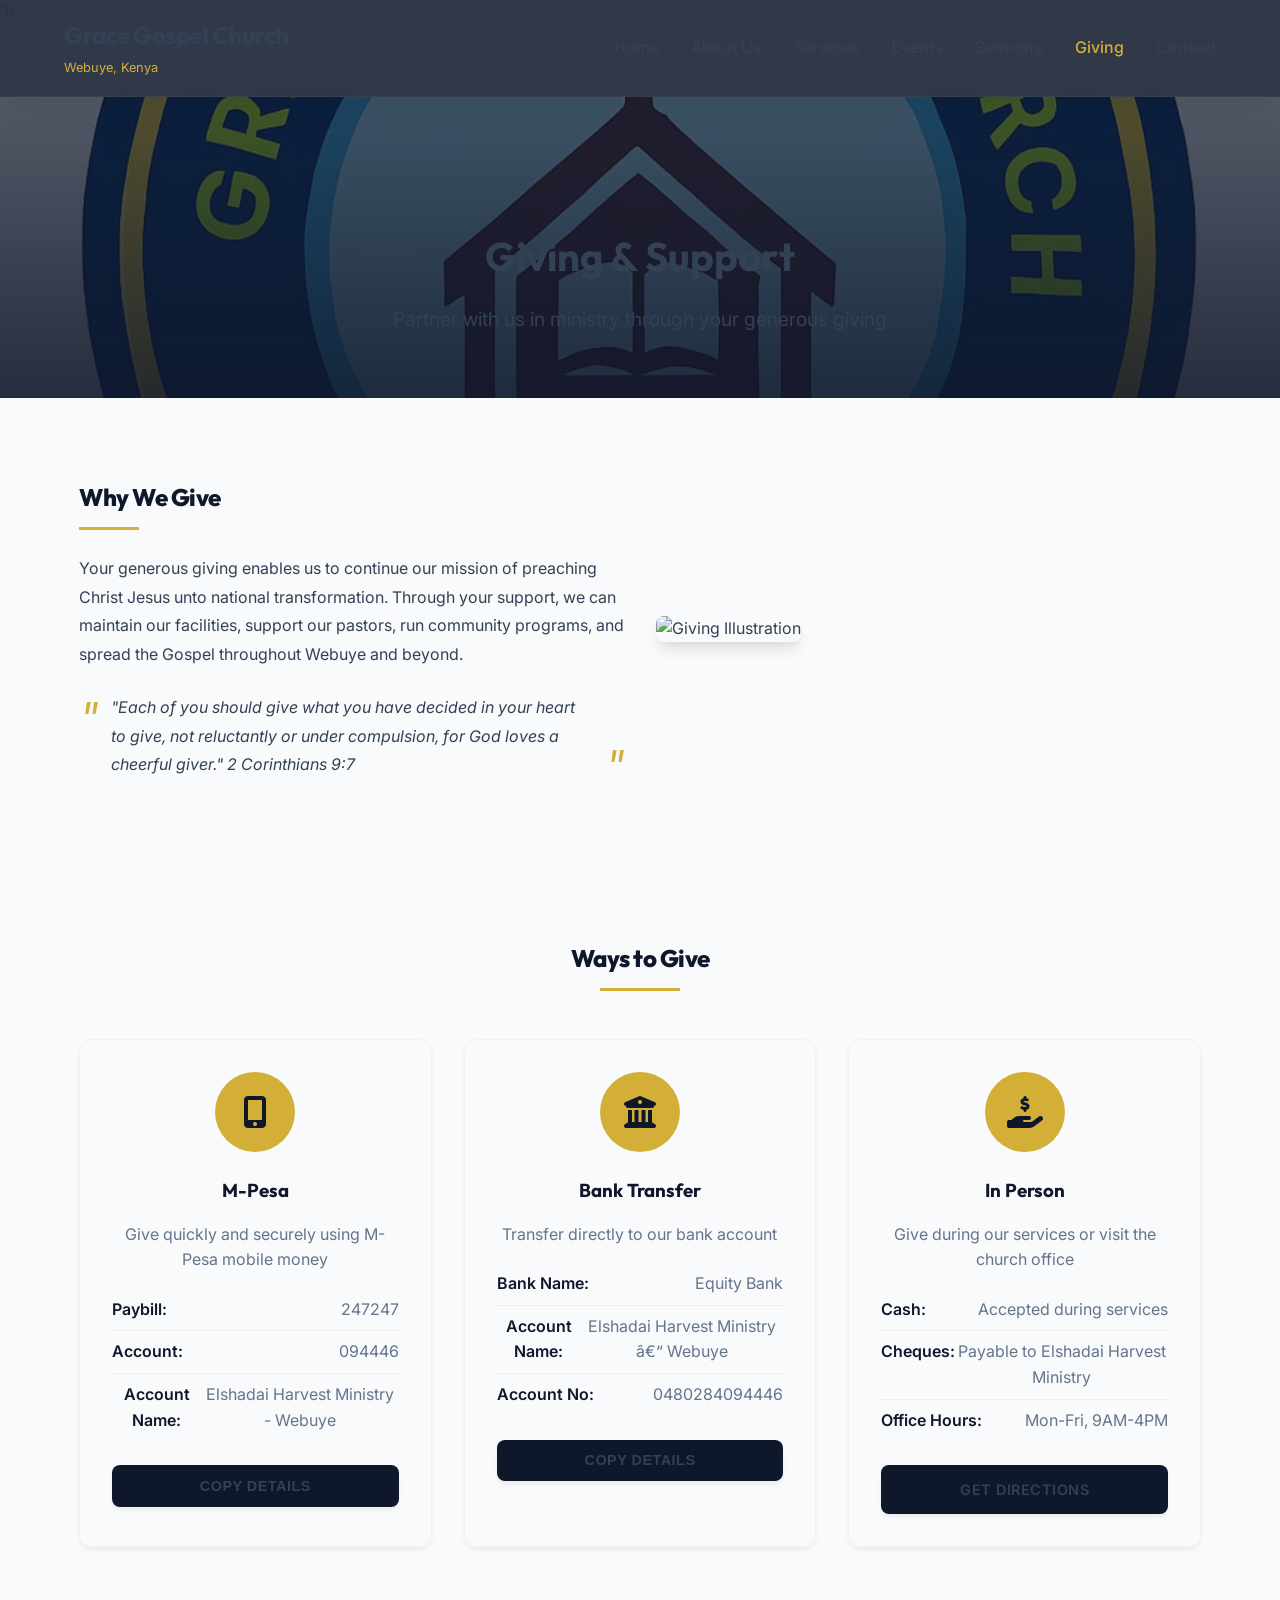
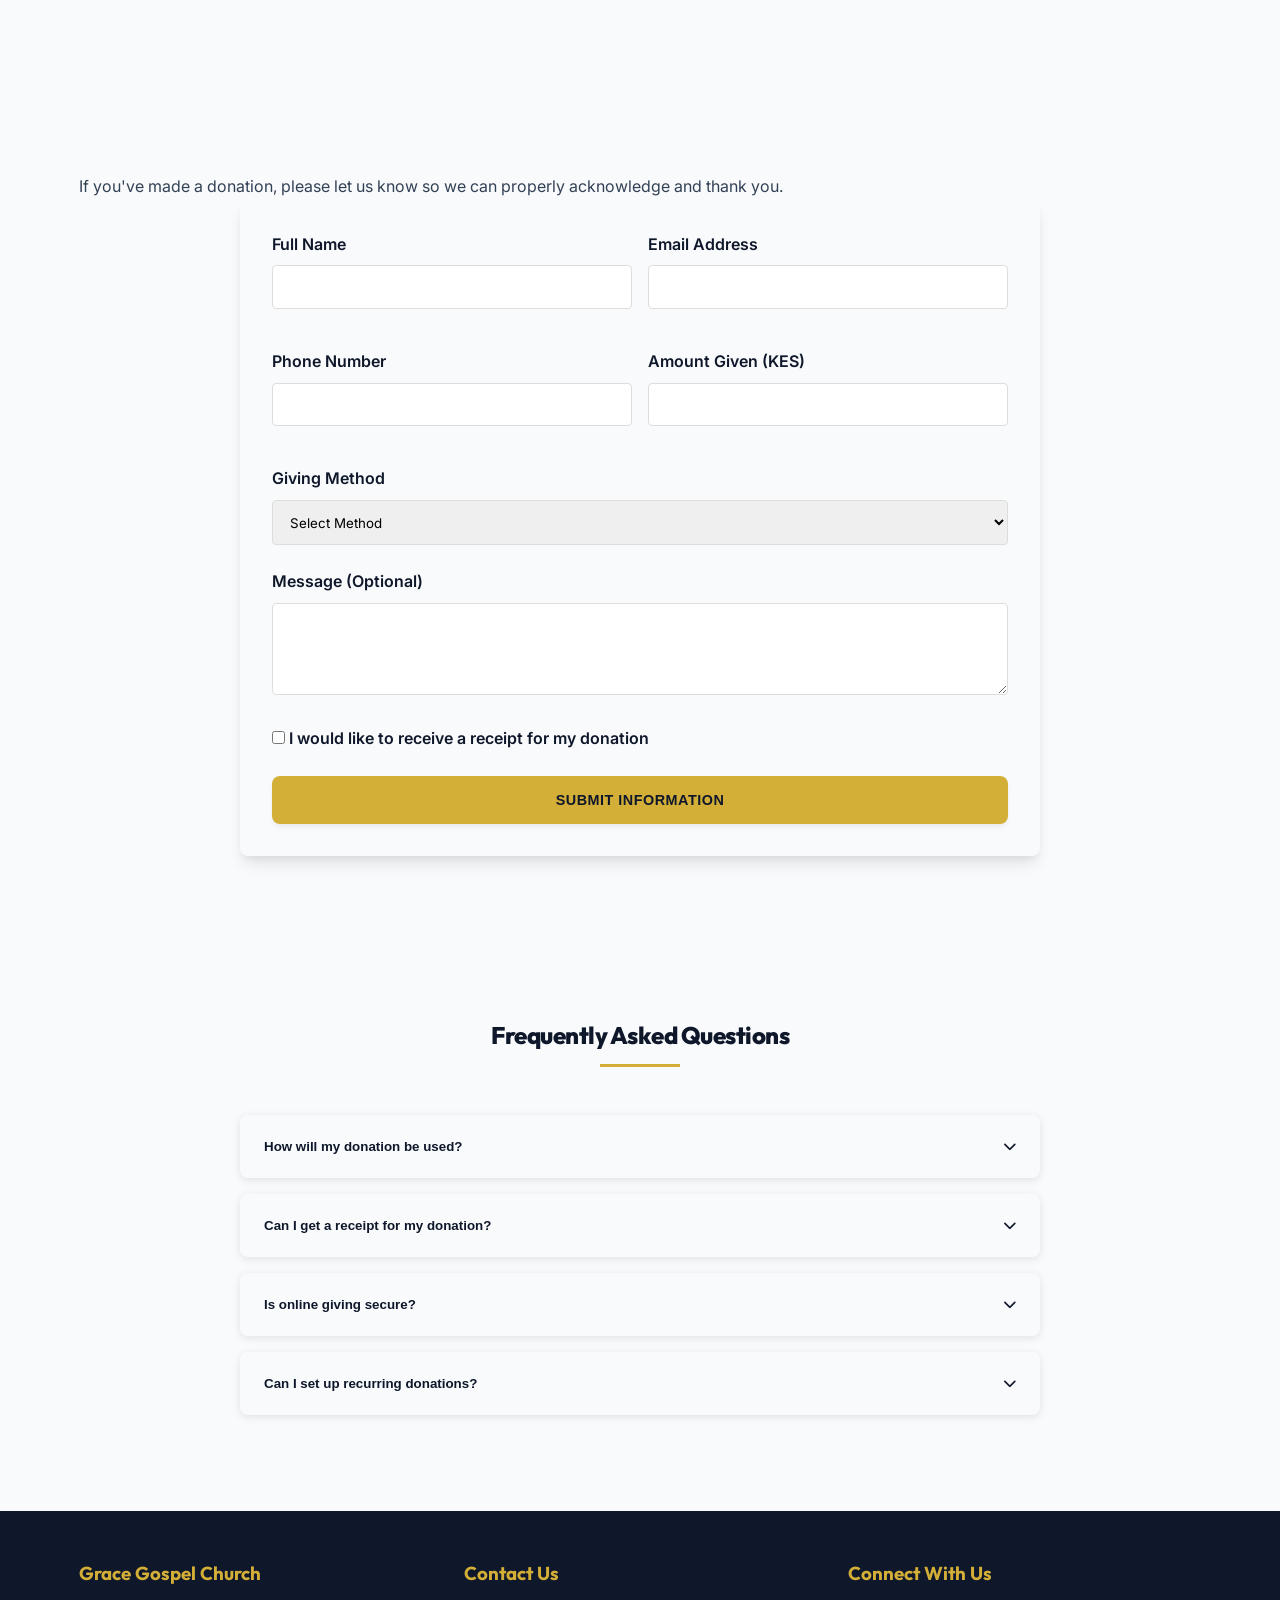
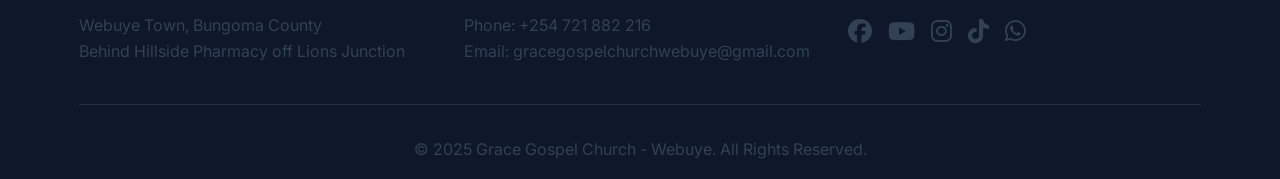
==== giving.html @ 7a508356 "Initial commit" ====
﻿<!DOCTYPE html>
<html lang="en">
<head>
    <meta charset="UTF-8">
    <meta name="viewport" content="width=device-width, initial-scale=1.0">
    <title>Giving - Grace Gospel Church Webuye</title>
    <link rel="stylesheet" href="https://cdnjs.cloudflare.com/ajax/libs/font-awesome/6.4.0/css/all.min.css">`n    <link rel="stylesheet" href="styles.css">
    <link href="https://fonts.googleapis.com/css2?family=Inter:wght@300;400;500;600&family=Outfit:wght@400;600;700;800&display=swap" rel="stylesheet">
</head>
<body>
    <!-- Navigation -->
    <nav class="navbar">
        <div class="nav-container">
            <div class="logo">
                <h2>Grace Gospel Church</h2>
                <span>Webuye, Kenya</span>
            </div>
            <ul class="nav-menu">
                <li class="nav-item"><a href="index.html" class="nav-link">Home</a></li>
                <li class="nav-item"><a href="about.html" class="nav-link">About Us</a></li>
                <li class="nav-item"><a href="services.html" class="nav-link">Services</a></li>
                <li class="nav-item"><a href="events.html" class="nav-link">Events</a></li>
                <li class="nav-item"><a href="sermons.html" class="nav-link">Sermons</a></li>
                <li class="nav-item"><a href="giving.html" class="nav-link active">Giving</a></li>
                <li class="nav-item"><a href="contact.html" class="nav-link">Contact</a></li>
            </ul>
            <div class="hamburger">
                <span class="bar"></span>
                <span class="bar"></span>
                <span class="bar"></span>
            </div>
        </div>
    </nav>

    <!-- Page Header -->
    <section class="page-header">
        <div class="container">
            <h1>Giving & Support</h1>
            <p>Partner with us in ministry through your generous giving</p>
        </div>
    </section>

    <!-- Giving Intro -->
    <section class="giving-intro">
        <div class="container">
            <div class="giving-content">
                <div class="giving-text">
                    <h2>Why We Give</h2>
                    <p>Your generous giving enables us to continue our mission of preaching Christ Jesus unto national transformation. Through your support, we can maintain our facilities, support our pastors, run community programs, and spread the Gospel throughout Webuye and beyond.</p>
                    <blockquote>
                        "Each of you should give what you have decided in your heart to give, not reluctantly or under compulsion, for God loves a cheerful giver."
                        <cite>2 Corinthians 9:7</cite>
                    </blockquote>
                </div>
                <div class="giving-image">
                    <img src="https://placehold.co/400x300/2c3e50/ffffff" alt="Giving Illustration">
                </div>
            </div>
        </div>
    </section>

    <!-- Giving Methods -->
    <section class="giving-methods">
        <div class="container">
            <h2>Ways to Give</h2>
            <div class="methods-grid">
                <!-- M-Pesa -->
                <div class="method-card">
                    <div class="method-icon">
                        <i class="fas fa-mobile-alt"></i>
                    </div>
                    <h3>M-Pesa</h3>
                    <p>Give quickly and securely using M-Pesa mobile money</p>
                    <div class="method-details">
                        <div class="detail-item">
                            <span class="detail-label">Paybill:</span>
                            <span class="detail-value">247247</span>
                        </div>
                        <div class="detail-item">
                            <span class="detail-label">Account:</span>
                            <span class="detail-value">094446</span>
                        </div>
                        <div class="detail-item">
                            <span class="detail-label">Account Name:</span>
                            <span class="detail-value">Elshadai Harvest Ministry - Webuye</span>
                        </div>
                    </div>
                    <button class="method-btn" onclick="copyMpesaDetails()">Copy Details</button>
                </div>

                <!-- Bank Transfer -->
                <div class="method-card">
                    <div class="method-icon">
                        <i class="fas fa-university"></i>
                    </div>
                    <h3>Bank Transfer</h3>
                    <p>Transfer directly to our bank account</p>
                    <div class="method-details">
                        <div class="detail-item">
                            <span class="detail-label">Bank Name:</span>
                            <span class="detail-value">Equity Bank</span>
                        </div>
                        <div class="detail-item">
                            <span class="detail-label">Account Name:</span>
                            <span class="detail-value">Elshadai Harvest Ministry â€“ Webuye</span>
                        </div>
                        <div class="detail-item">
                            <span class="detail-label">Account No:</span>
                            <span class="detail-value">0480284094446</span>
                        </div>
                    </div>
                    <button class="method-btn" onclick="copyBankDetails()">Copy Details</button>
                </div>

                <!-- In Person -->
                <div class="method-card">
                    <div class="method-icon">
                        <i class="fas fa-hand-holding-usd"></i>
                    </div>
                    <h3>In Person</h3>
                    <p>Give during our services or visit the church office</p>
                    <div class="method-details">
                        <div class="detail-item">
                            <span class="detail-label">Cash:</span>
                            <span class="detail-value">Accepted during services</span>
                        </div>
                        <div class="detail-item">
                            <span class="detail-label">Cheques:</span>
                            <span class="detail-value">Payable to Elshadai Harvest Ministry</span>
                        </div>
                        <div class="detail-item">
                            <span class="detail-label">Office Hours:</span>
                            <span class="detail-value">Mon-Fri, 9AM-4PM</span>
                        </div>
                    </div>
                    <a href="contact.html" class="method-btn">Get Directions</a>
                </div>
            </div>
        </div>
    </section>

    <!-- Giving Form -->
    <section class="giving-form-section">
        <div class="container">
            <h2>Let Us Know About Your Gift</h2>
            <p>If you've made a donation, please let us know so we can properly acknowledge and thank you.</p>
            <form class="giving-form" id="givingForm">
                <div class="form-row">
                    <div class="form-group">
                        <label for="name">Full Name</label>
                        <input type="text" id="name" name="name" required>
                    </div>
                    <div class="form-group">
                        <label for="email">Email Address</label>
                        <input type="email" id="email" name="email" required>
                    </div>
                </div>
                <div class="form-row">
                    <div class="form-group">
                        <label for="phone">Phone Number</label>
                        <input type="tel" id="phone" name="phone">
                    </div>
                    <div class="form-group">
                        <label for="amount">Amount Given (KES)</label>
                        <input type="number" id="amount" name="amount" min="1">
                    </div>
                </div>
                <div class="form-group">
                    <label for="method">Giving Method</label>
                    <select id="method" name="method">
                        <option value="">Select Method</option>
                        <option value="mpesa">M-Pesa</option>
                        <option value="bank">Bank Transfer</option>
                        <option value="cash">Cash</option>
                        <option value="cheque">Cheque</option>
                        <option value="other">Other</option>
                    </select>
                </div>
                <div class="form-group">
                    <label for="message">Message (Optional)</label>
                    <textarea id="message" name="message" rows="4"></textarea>
                </div>
                <div class="form-group">
                    <label class="checkbox-label">
                        <input type="checkbox" required>
                        <span>I would like to receive a receipt for my donation</span>
                    </label>
                </div>
                <button type="submit" class="submit-btn">Submit Information</button>
            </form>
        </div>
    </section>

    <!-- FAQ Section -->
    <section class="giving-faq">
        <div class="container">
            <h2>Frequently Asked Questions</h2>
            <div class="faq-list">
                <div class="faq-item">
                    <button class="faq-question">
                        How will my donation be used?
                        <i class="fas fa-chevron-down"></i>
                    </button>
                    <div class="faq-answer">
                        <p>Your donations support various church ministries including pastoral care, facility maintenance, community outreach programs, youth ministry, and mission work. We are committed to financial transparency and accountability.</p>
                    </div>
                </div>
                <div class="faq-item">
                    <button class="faq-question">
                        Can I get a receipt for my donation?
                        <i class="fas fa-chevron-down"></i>
                    </button>
                    <div class="faq-answer">
                        <p>Yes, we provide receipts for all donations. Please ensure you provide your contact information when giving, or use the form above to notify us of your donation.</p>
                    </div>
                </div>
                <div class="faq-item">
                    <button class="faq-question">
                        Is online giving secure?
                        <i class="fas fa-chevron-down"></i>
                    </button>
                    <div class="faq-answer">
                        <p>Yes, all electronic giving methods (M-Pesa, bank transfer) are secure and encrypted. We do not store your financial information on our systems.</p>
                    </div>
                </div>
                <div class="faq-item">
                    <button class="faq-question">
                        Can I set up recurring donations?
                        <i class="fas fa-chevron-down"></i>
                    </button>
                    <div class="faq-answer">
                        <p>Currently, we don't have an automated recurring donation system, but you can schedule regular M-Pesa payments through your mobile money app using our Paybill number.</p>
                    </div>
                </div>
            </div>
        </div>
    </section>

    <!-- Footer -->
    <footer class="footer">
        <div class="container">
            <div class="footer-content">
                <div class="footer-section">
                    <h3>Grace Gospel Church</h3>
                    <p>Webuye Town, Bungoma County<br>Behind Hillside Pharmacy off Lions Junction</p>
                </div>
                <div class="footer-section">
                    <h3>Contact Us</h3>
                    <p>Phone: +254 721 882 216<br>Email: gracegospelchurchwebuye@gmail.com</p>
                </div>
                <div class="footer-section">
                    <h3>Connect With Us</h3>
                    <div class="social-icons">
                        <a href="#"><i class="fab fa-facebook"></i></a>
                        <a href="#"><i class="fab fa-youtube"></i></a>
                        <a href="#"><i class="fab fa-instagram"></i></a>
                        <a href="#"><i class="fab fa-tiktok"></i></a>
                        <a href="#"><i class="fab fa-whatsapp"></i></a>
                    </div>
                </div>
            </div>
            <div class="footer-bottom">
                <p>&copy; 2025 Grace Gospel Church - Webuye. All Rights Reserved.</p>
            </div>
        </div>
    </footer>

    <!-- Toast Notification -->
    <div class="toast" id="toast">
        <div class="toast-content">
            <i class="fas fa-check-circle"></i>
            <span id="toast-message">Details copied to clipboard!</span>
        </div>
    </div>
    <script src="script.js"></script>
</body>
</html>
---- styles.css ----
﻿:root {
    --primary: #0f172a;
    /* Deep Navy / Slate 900 */
    --secondary: #d4af37;
    /* Premium Gold */
    --secondary-hover: #b8962e;
    --text-main: #334155;
    /* Slate 700 */
    --text-light: #64748b;
    /* Slate 500 */
    --bg-main: #f8fafc;
    /* Slate 50 */
    --bg-white: #ffffff;
    --font-heading: 'Outfit', sans-serif;
    --font-body: 'Inter', sans-serif;
    --shadow-sm: 0 4px 6px -1px rgba(0, 0, 0, 0.05), 0 2px 4px -1px rgba(0, 0, 0, 0.03);
    --shadow-md: 0 10px 15px -3px rgba(0, 0, 0, 0.1), 0 4px 6px -2px rgba(0, 0, 0, 0.05);
    --shadow-lg: 0 20px 25px -5px rgba(0, 0, 0, 0.1), 0 10px 10px -5px rgba(0, 0, 0, 0.04);
}

:root {
    --primary: #0f172a;
    /* Deep Navy / Slate 900 */
    --secondary: #d4af37;
    /* Premium Gold */
    --secondary-hover: #b8962e;
    --text-main: #334155;
    /* Slate 700 */
    --text-light: #64748b;
    /* Slate 500 */
    --bg-main: #f8fafc;
    /* Slate 50 */
    --bg-white: var(--bg-white);
    --font-heading: 'Outfit', sans-serif;
    --font-body: 'Inter', sans-serif;
    --shadow-sm: 0 4px 6px -1px rgba(0, 0, 0, 0.05), 0 2px 4px -1px rgba(0, 0, 0, 0.03);
    --shadow-md: 0 10px 15px -3px rgba(0, 0, 0, 0.1), 0 4px 6px -2px rgba(0, 0, 0, 0.05);
    --shadow-lg: 0 20px 25px -5px rgba(0, 0, 0, 0.1), 0 10px 10px -5px rgba(0, 0, 0, 0.04);
}

/* Reset and Base Styles */
* {
    margin: 0;
    padding: 0;
    box-sizing: border-box;
}

body {
    font-family: var(--font-body);
    line-height: 1.6;
    color: var(--text-main);
    background-color: var(--bg-main);
}

h1,
h2,
h3,
h4,
h5,
h6 {
    font-family: var(--font-heading);
    font-weight: 700;
    margin-bottom: 1rem;
    color: var(--primary);
}

.container {
    width: 90%;
    max-width: 1200px;
    margin: 0 auto;
    padding: 0 15px;
}

/* Navigation */
.navbar {
    background-color: var(--primary);
    padding: 1rem 0;
    position: fixed;
    width: 100%;
    top: 0;
    z-index: 1000;
    box-shadow: 0 2px 10px rgba(0, 0, 0, 0.1);
}

.nav-container {
    display: flex;
    justify-content: space-between;
    align-items: center;
    width: 90%;
    max-width: 1200px;
    margin: 0 auto;
}

.logo h2 {
    color: var(--bg-white);
    margin-bottom: 0;
    font-size: 1.5rem;
}

.logo span {
    color: var(--secondary);
    font-size: 0.8rem;
}

.nav-menu {
    display: flex;
    list-style: none;
}

.nav-item {
    margin-left: 2rem;
}

.nav-link {
    color: var(--bg-white);
    text-decoration: none;
    font-weight: 500;
    transition: color 0.3s;
}

.nav-link:hover,
.nav-link.active {
    color: var(--secondary);
}

.hamburger {
    display: none;
    flex-direction: column;
    cursor: pointer;
}

.bar {
    width: 25px;
    height: 3px;
    background-color: var(--bg-white);
    margin: 3px 0;
    transition: 0.3s;
}

/* Hero Section */
.hero {
    background: linear-gradient(rgba(0, 0, 0, 0.6), rgba(0, 0, 0, 0.6)), url('images/hero-bg.jpg') no-repeat center center/cover;
    height: 80vh;
    display: flex;
    align-items: center;
    justify-content: center;
    text-align: center;
    color: var(--bg-white);
    margin-top: 70px;
}

.hero-content h1 {
    font-size: 3rem;
    color: var(--bg-white);
    margin-bottom: 1rem;
}

.hero-content p {
    font-size: 1.5rem;
    margin-bottom: 2rem;
}

.cta-button {
    display: inline-block;
    background-color: var(--secondary);
    color: var(--primary);
    padding: 12px 30px;
    text-decoration: none;
    border-radius: 5px;
    font-weight: 600;
    transition: background-color 0.3s;
}

.cta-button:hover {
    background-color: var(--secondary-hover);
}

/* Welcome Section */
.welcome {
    padding: 5rem 0;
    background-color: var(--bg-white);
}

.welcome h2 {
    text-align: center;
    margin-bottom: 2rem;
    position: relative;
}

.welcome h2:after {
    content: '';
    display: block;
    width: 80px;
    height: 3px;
    background: var(--secondary);
    margin: 10px auto;
}

.welcome p {
    text-align: center;
    max-width: 800px;
    margin: 0 auto 3rem;
    font-size: 1.1rem;
}

.mission-vision {
    display: flex;
    flex-wrap: wrap;
    justify-content: center;
    gap: 2rem;
}

.card {
    flex: 1;
    min-width: 300px;
    background: var(--bg-main);
    padding: 2rem;
    border-radius: 8px;
    box-shadow: var(--shadow-md);
    transition: transform 0.3s;
}

.card:hover {
    transform: translateY(-5px);
}

.card h3 {
    color: var(--primary);
    margin-bottom: 1rem;
    text-align: center;
}

/* Service Times */
.service-times {
    padding: 5rem 0;
    background-color: var(--bg-main);
}

.service-times h2 {
    text-align: center;
    margin-bottom: 3rem;
    position: relative;
}

.service-times h2:after {
    content: '';
    display: block;
    width: 80px;
    height: 3px;
    background: var(--secondary);
    margin: 10px auto;
}

.schedule {
    display: flex;
    flex-wrap: wrap;
    gap: 2rem;
    justify-content: center;
}

.schedule-item {
    flex: 1;
    min-width: 300px;
    background: var(--bg-white);
    padding: 2rem;
    border-radius: 8px;
    box-shadow: var(--shadow-md);
}

.schedule-item h3 {
    color: var(--primary);
    margin-bottom: 1.5rem;
    text-align: center;
    padding-bottom: 10px;
    border-bottom: 2px solid var(--secondary);
}

.schedule-item ul {
    list-style: none;
}

.schedule-item li {
    margin-bottom: 1rem;
    padding-bottom: 1rem;
    border-bottom: 1px solid #eee;
}

.schedule-item span {
    font-weight: 600;
    color: var(--primary);
}

/* Footer */
.footer {
    background-color: var(--primary);
    color: var(--bg-white);
    padding: 3rem 0 1rem;
}

.footer-content {
    display: flex;
    flex-wrap: wrap;
    gap: 2rem;
    margin-bottom: 2rem;
}

.footer-section {
    flex: 1;
    min-width: 250px;
}

.footer-section h3 {
    color: var(--secondary);
    margin-bottom: 1.5rem;
}

.footer-section p {
    margin-bottom: 0.5rem;
}

.social-icons {
    display: flex;
    gap: 1rem;
}

.social-icons a {
    color: var(--bg-white);
    font-size: 1.5rem;
    transition: color 0.3s;
}

.social-icons a:hover {
    color: var(--secondary);
}

.footer-bottom {
    text-align: center;
    padding-top: 2rem;
    border-top: 1px solid rgba(255, 255, 255, 0.1);
}

/* Page Header (for all pages except home) */
.page-header {
    background: linear-gradient(rgba(0, 0, 0, 0.7), rgba(0, 0, 0, 0.7)), url('images/hero-bg.jpg') no-repeat center center/cover;
    color: var(--bg-white);
    padding: 8rem 0 4rem;
    text-align: center;
    margin-top: 70px;
}

.page-header h1 {
    color: var(--bg-white);
    font-size: 2.5rem;
    margin-bottom: 1rem;
}

.page-header p {
    font-size: 1.2rem;
    max-width: 600px;
    margin: 0 auto;
}

/* About Page Styles */
.history {
    padding: 5rem 0;
    background-color: var(--bg-white);
}

.history h2 {
    text-align: center;
    margin-bottom: 3rem;
    position: relative;
}

.history h2:after {
    content: '';
    display: block;
    width: 80px;
    height: 3px;
    background: var(--secondary);
    margin: 10px auto;
}

.history-content {
    display: flex;
    flex-wrap: wrap;
    gap: 2rem;
    align-items: center;
}

.history-text {
    flex: 1;
    min-width: 300px;
}

.history-text p {
    margin-bottom: 1.5rem;
    line-height: 1.8;
}

.history-image {
    flex: 1;
    min-width: 300px;
}

.history-image img {
    width: 100%;
    border-radius: 8px;
    box-shadow: var(--shadow-md);
}

.identity {
    display: flex;
    flex-wrap: wrap;
    gap: 1.5rem;
    margin-top: 2rem;
}

.identity-item {
    flex: 1;
    min-width: 200px;
    background: var(--bg-main);
    padding: 1.5rem;
    border-radius: 8px;
    text-align: center;
}

.identity-item h4 {
    color: var(--primary);
    margin-bottom: 0.5rem;
}

.identity-item p {
    color: var(--secondary);
    font-weight: 600;
    margin-bottom: 0;
}

.beliefs {
    padding: 5rem 0;
    background-color: var(--bg-main);
}

.beliefs h2 {
    text-align: center;
    margin-bottom: 3rem;
    position: relative;
}

.beliefs h2:after {
    content: '';
    display: block;
    width: 80px;
    height: 3px;
    background: var(--secondary);
    margin: 10px auto;
}

.beliefs-content {
    display: flex;
    flex-wrap: wrap;
    gap: 2rem;
    margin-bottom: 3rem;
}

.belief-card {
    flex: 1;
    min-width: 250px;
    background: var(--bg-white);
    padding: 2rem;
    border-radius: 8px;
    text-align: center;
    box-shadow: var(--shadow-md);
    transition: transform 0.3s;
}

.belief-card:hover {
    transform: translateY(-5px);
}

.belief-icon {
    width: 60px;
    height: 60px;
    background: var(--secondary);
    color: var(--primary);
    border-radius: 50%;
    display: flex;
    align-items: center;
    justify-content: center;
    margin: 0 auto 1.5rem;
    font-size: 1.5rem;
}

.belief-card h3 {
    margin-bottom: 1rem;
    color: var(--primary);
}

.foundational-belief {
    background: var(--primary);
    color: var(--bg-white);
    padding: 2rem;
    border-radius: 8px;
    text-align: center;
    max-width: 800px;
    margin: 0 auto;
}

.foundational-belief h3 {
    color: var(--secondary);
    margin-bottom: 1.5rem;
}

blockquote {
    font-style: italic;
    line-height: 1.8;
    position: relative;
    padding: 0 2rem;
}

blockquote:before,
blockquote:after {
    content: '"';
    font-size: 3rem;
    color: var(--secondary);
    position: absolute;
}

blockquote:before {
    top: -1rem;
    left: 0;
}

blockquote:after {
    bottom: -2rem;
    right: 0;
}

.leadership {
    padding: 5rem 0;
    background-color: var(--bg-white);
}

.leadership h2 {
    text-align: center;
    margin-bottom: 3rem;
    position: relative;
}

.leadership h2:after {
    content: '';
    display: block;
    width: 80px;
    height: 3px;
    background: var(--secondary);
    margin: 10px auto;
}

.leaders {
    display: flex;
    flex-wrap: wrap;
    gap: 2rem;
    justify-content: center;
}

.leader-card {
    flex: 1;
    min-width: 250px;
    max-width: 300px;
    background: var(--bg-main);
    border-radius: 8px;
    overflow: hidden;
    box-shadow: var(--shadow-md);
    transition: transform 0.3s;
}

.leader-card:hover {
    transform: translateY(-5px);
}

.leader-image img {
    width: 100%;
    height: 300px;
    object-fit: cover;
    object-position: center top;
}

.leader-info {
    padding: 1.5rem;
    text-align: center;
}

.leader-info h3 {
    margin-bottom: 0.5rem;
    color: var(--primary);
}

.position {
    color: var(--secondary);
    font-weight: 600;
    margin-bottom: 1rem;
}

.location {
    padding: 5rem 0;
    background-color: var(--bg-main);
}

.location h2 {
    text-align: center;
    margin-bottom: 3rem;
    position: relative;
}

.location h2:after {
    content: '';
    display: block;
    width: 80px;
    height: 3px;
    background: var(--secondary);
    margin: 10px auto;
}

.location-info {
    text-align: center;
}

.location-info p {
    margin-bottom: 2rem;
    font-size: 1.1rem;
    display: flex;
    align-items: center;
    justify-content: center;
    gap: 0.5rem;
}

.map-placeholder img {
    width: 100%;
    max-width: 600px;
    border-radius: 8px;
    box-shadow: var(--shadow-md);
}

/* Services Page Styles */
.worship-schedule {
    padding: 5rem 0;
    background-color: var(--bg-white);
}

.worship-schedule h2 {
    text-align: center;
    margin-bottom: 3rem;
    position: relative;
}

.worship-schedule h2:after {
    content: '';
    display: block;
    width: 80px;
    height: 3px;
    background: var(--secondary);
    margin: 10px auto;
}

.schedule-container {
    display: flex;
    flex-wrap: wrap;
    gap: 2rem;
}

.day-schedule {
    flex: 1;
    min-width: 300px;
    background: var(--bg-main);
    padding: 2rem;
    border-radius: 8px;
    box-shadow: var(--shadow-md);
}

.day-schedule h3 {
    color: var(--primary);
    margin-bottom: 1.5rem;
    padding-bottom: 10px;
    border-bottom: 2px solid var(--secondary);
    text-align: center;
}

.day-schedule ul {
    list-style: none;
}

.day-schedule li {
    display: flex;
    justify-content: space-between;
    align-items: center;
    margin-bottom: 1rem;
    padding-bottom: 1rem;
    border-bottom: 1px solid rgba(0, 0, 0, 0.05);
}

.day-schedule li:last-child {
    border-bottom: none;
    margin-bottom: 0;
    padding-bottom: 0;
}

.time {
    font-weight: 700;
    color: var(--primary);
    margin-right: 1.5rem;
    min-width: 200px;
    display: inline-block;
}

.event {
    color: var(--text-main);
    font-weight: 500;
    flex: 1;
    text-align: right;
}

.location-map {
    padding: 5rem 0;
    background-color: var(--bg-main);
}

.location-map h2 {
    text-align: center;
    margin-bottom: 3rem;
    position: relative;
}

.location-map h2:after {
    content: '';
    display: block;
    width: 80px;
    height: 3px;
    background: var(--secondary);
    margin: 10px auto;
}

.map-content {
    display: flex;
    flex-wrap: wrap;
    gap: 2rem;
    align-items: center;
}

.map-address {
    flex: 1;
    min-width: 300px;
}

.map-address p {
    display: flex;
    align-items: center;
    gap: 0.5rem;
    margin-bottom: 2rem;
    font-size: 1.1rem;
}

.address-details {
    background: var(--bg-white);
    padding: 1.5rem;
    border-radius: 8px;
    box-shadow: var(--shadow-md);
}

.address-details h3 {
    color: var(--primary);
    margin-bottom: 1rem;
}

.map-embed {
    flex: 1;
    min-width: 300px;
}

.map-embed img {
    width: 100%;
    border-radius: 8px;
    box-shadow: var(--shadow-md);
}

.livestream {
    padding: 5rem 0;
    background-color: var(--bg-white);
}

.livestream h2 {
    text-align: center;
    margin-bottom: 3rem;
    position: relative;
}

.livestream h2:after {
    content: '';
    display: block;
    width: 80px;
    height: 3px;
    background: var(--secondary);
    margin: 10px auto;
}

.livestream-content {
    display: flex;
    flex-wrap: wrap;
    gap: 2rem;
    align-items: center;
}

.livestream-info {
    flex: 1;
    min-width: 300px;
}

.livestream-info p {
    margin-bottom: 2rem;
    font-size: 1.1rem;
}

.stream-links {
    display: flex;
    flex-wrap: wrap;
    gap: 1rem;
}

.stream-link {
    display: flex;
    align-items: center;
    justify-content: center;
    gap: 0.8rem;
    background: var(--primary);
    color: var(--bg-white);
    padding: 1rem 2rem;
    border-radius: 8px;
    text-decoration: none;
    font-weight: 600;
    transition: all 0.3s ease;
    box-shadow: var(--shadow-sm);
}

.stream-link i {
    font-size: 1.5rem;
    color: var(--secondary);
}

.stream-link:hover {
    background: var(--primary);
    transform: translateY(-3px);
    box-shadow: var(--shadow-md);
}

.livestream-embed {
    flex: 1;
    min-width: 300px;
}

.livestream-embed img {
    width: 100%;
    border-radius: 8px;
    box-shadow: var(--shadow-md);
}

/* Events Page Styles */
.upcoming-events {
    padding: 5rem 0;
    background-color: var(--bg-white);
}

.upcoming-events h2 {
    text-align: center;
    margin-bottom: 3rem;
    position: relative;
}

.upcoming-events h2:after {
    content: '';
    display: block;
    width: 80px;
    height: 3px;
    background: var(--secondary);
    margin: 10px auto;
}

.events-grid {
    display: grid;
    grid-template-columns: repeat(auto-fill, minmax(300px, 1fr));
    gap: 2rem;
}

.event-card {
    background: var(--bg-main);
    border-radius: 8px;
    overflow: hidden;
    box-shadow: var(--shadow-md);
    transition: transform 0.3s;
    display: flex;
}

.event-card:hover {
    transform: translateY(-5px);
}

.event-date {
    background: var(--primary);
    color: var(--bg-white);
    padding: 1.5rem;
    display: flex;
    flex-direction: column;
    align-items: center;
    justify-content: center;
    min-width: 80px;
}

.day {
    font-size: 2rem;
    font-weight: 700;
    line-height: 1;
}

.month {
    font-size: 1rem;
    font-weight: 600;
    text-transform: uppercase;
}

.event-content {
    padding: 1.5rem;
    flex: 1;
}

.event-content h3 {
    color: var(--primary);
    margin-bottom: 1rem;
}

.event-time,
.event-location {
    display: flex;
    align-items: center;
    gap: 0.5rem;
    margin-bottom: 0.5rem;
    font-size: 0.9rem;
    color: var(--text-light);
}

.event-content p {
    margin-bottom: 1.5rem;
    line-height: 1.6;
}

.event-btn {
    display: inline-block;
    background: var(--secondary);
    color: var(--primary);
    padding: 0.5rem 1rem;
    border-radius: 4px;
    text-decoration: none;
    font-weight: 600;
    transition: background 0.3s;
}

.event-btn:hover {
    background: var(--secondary-hover);
}

.regular-programs {
    padding: 5rem 0;
    background-color: var(--bg-main);
}

.regular-programs h2 {
    text-align: center;
    margin-bottom: 3rem;
    position: relative;
}

.regular-programs h2:after {
    content: '';
    display: block;
    width: 80px;
    height: 3px;
    background: var(--secondary);
    margin: 10px auto;
}

.programs-container {
    display: grid;
    grid-template-columns: repeat(auto-fill, minmax(300px, 1fr));
    gap: 2rem;
}

.program-category {
    background: var(--bg-white);
    padding: 2rem;
    border-radius: 8px;
    box-shadow: var(--shadow-md);
}

.program-category h3 {
    color: var(--primary);
    margin-bottom: 1.5rem;
    padding-bottom: 0.5rem;
    border-bottom: 2px solid var(--secondary);
}

.program-category ul {
    list-style: none;
}

.program-category li {
    display: flex;
    flex-direction: column;
    margin-bottom: 1rem;
    padding-bottom: 1rem;
    border-bottom: 1px solid #eee;
}

.program-category li:last-child {
    border-bottom: none;
    margin-bottom: 0;
    padding-bottom: 0;
}

.program-day {
    font-weight: 600;
    color: var(--primary);
}

.program-details {
    color: var(--text-light);
    font-size: 0.9rem;
}

.announcements {
    padding: 5rem 0;
    background-color: var(--bg-white);
}

.announcements h2 {
    text-align: center;
    margin-bottom: 3rem;
    position: relative;
}

.announcements h2:after {
    content: '';
    display: block;
    width: 80px;
    height: 3px;
    background: var(--secondary);
    margin: 10px auto;
}

.announcements-list {
    max-width: 800px;
    margin: 0 auto;
}

.announcement-item {
    background: var(--bg-main);
    padding: 2rem;
    border-radius: 8px;
    margin-bottom: 1.5rem;
    box-shadow: var(--shadow-md);
}

.announcement-date {
    color: var(--secondary);
    font-weight: 600;
    margin-bottom: 0.5rem;
}

.announcement-item h3 {
    color: var(--primary);
    margin-bottom: 1rem;
}

.announcement-item p {
    line-height: 1.6;
    color: var(--text-light);
}

/* Sermons Page Styles */
.sermon-filters {
    padding: 2rem 0;
    background-color: var(--bg-main);
}

.filter-options {
    display: flex;
    flex-wrap: wrap;
    gap: 1rem;
    justify-content: center;
    align-items: center;
}

.filter-btn {
    background: var(--bg-white);
    border: 2px solid var(--primary);
    color: var(--primary);
    padding: 0.5rem 1rem;
    border-radius: 4px;
    cursor: pointer;
    transition: all 0.3s;
    font-weight: 600;
}

.filter-btn.active,
.filter-btn:hover {
    background: var(--primary);
    color: var(--bg-white);
}

.speaker-filter {
    padding: 0.5rem;
    border: 2px solid var(--primary);
    border-radius: 4px;
    background: var(--bg-white);
    color: var(--primary);
}

.sermon-list {
    padding: 5rem 0;
    background-color: var(--bg-white);
}

.sermon-list h2 {
    text-align: center;
    margin-bottom: 3rem;
    position: relative;
}

.sermon-list h2:after {
    content: '';
    display: block;
    width: 80px;
    height: 3px;
    background: var(--secondary);
    margin: 10px auto;
}

.sermons-grid {
    display: grid;
    grid-template-columns: repeat(auto-fill, minmax(350px, 1fr));
    gap: 2rem;
    margin-bottom: 3rem;
}

.sermon-card {
    background: var(--bg-main);
    border-radius: 8px;
    overflow: hidden;
    box-shadow: var(--shadow-md);
    transition: transform 0.3s;
}

.sermon-card:hover {
    transform: translateY(-5px);
}

.sermon-media {
    position: relative;
}

.video-thumbnail,
.audio-thumbnail,
.text-thumbnail {
    position: relative;
    height: 200px;
    overflow: hidden;
}

.video-thumbnail img,
.audio-thumbnail img,
.text-thumbnail img {
    width: 100%;
    height: 100%;
    object-fit: cover;
}

.play-button,
.text-icon {
    position: absolute;
    top: 50%;
    left: 50%;
    transform: translate(-50%, -50%);
    width: 60px;
    height: 60px;
    background: rgba(212, 175, 55, 0.9);
    border-radius: 50%;
    display: flex;
    align-items: center;
    justify-content: center;
    color: var(--primary);
    font-size: 1.5rem;
    cursor: pointer;
    transition: background 0.3s;
}

.play-button:hover,
.text-icon:hover {
    background: var(--secondary);
}

.audio-controls {
    padding: 1rem;
    background: var(--primary);
}

.progress-bar {
    width: 100%;
    height: 5px;
    background: #555;
    border-radius: 5px;
    margin-bottom: 0.5rem;
    cursor: pointer;
}

.progress {
    width: 30%;
    height: 100%;
    background: var(--secondary);
    border-radius: 5px;
}

.time {
    color: var(--bg-white);
    font-size: 0.8rem;
    text-align: center;
}

.sermon-info {
    padding: 1.5rem;
}

.sermon-date {
    color: var(--secondary);
    font-size: 0.9rem;
    font-weight: 600;
    display: block;
    margin-bottom: 0.5rem;
}

.sermon-info h3 {
    color: var(--primary);
    margin-bottom: 0.5rem;
}

.sermon-speaker {
    color: var(--text-light);
    font-style: italic;
    margin-bottom: 1rem;
}

.sermon-description {
    margin-bottom: 1.5rem;
    line-height: 1.6;
}

.sermon-actions {
    display: flex;
    gap: 0.5rem;
    flex-wrap: wrap;
}

.action-btn {
    display: inline-flex;
    align-items: center;
    gap: 0.3rem;
    background: var(--primary);
    color: var(--bg-white);
    padding: 0.5rem 1rem;
    border-radius: 4px;
    text-decoration: none;
    font-size: 0.9rem;
    transition: background 0.3s;
}

.action-btn:hover {
    background: var(--primary);
}

.load-more {
    text-align: center;
}

.load-more-btn {
    background: var(--secondary);
    color: var(--primary);
    border: none;
    padding: 1rem 2rem;
    border-radius: 4px;
    font-weight: 600;
    cursor: pointer;
    transition: background 0.3s;
}

.load-more-btn:hover {
    background: var(--secondary-hover);
}

.sermon-series {
    padding: 5rem 0;
    background-color: var(--bg-main);
}

.sermon-series h2 {
    text-align: center;
    margin-bottom: 3rem;
    position: relative;
}

.sermon-series h2:after {
    content: '';
    display: block;
    width: 80px;
    height: 3px;
    background: var(--secondary);
    margin: 10px auto;
}

.series-grid {
    display: grid;
    grid-template-columns: repeat(auto-fill, minmax(300px, 1fr));
    gap: 2rem;
}

.series-card {
    background: var(--bg-white);
    border-radius: 8px;
    overflow: hidden;
    box-shadow: var(--shadow-md);
    transition: transform 0.3s;
}

.series-card:hover {
    transform: translateY(-5px);
}

.series-card img {
    width: 100%;
    height: 200px;
    object-fit: cover;
}

.series-info {
    padding: 1.5rem;
}

.series-info h3 {
    color: var(--primary);
    margin-bottom: 0.5rem;
}

.series-info p {
    margin-bottom: 1rem;
    color: var(--text-light);
}

.series-link {
    display: inline-block;
    color: var(--secondary);
    font-weight: 600;
    text-decoration: none;
}

.series-link:hover {
    text-decoration: underline;
}

.sermon-social {
    padding: 5rem 0;
    background-color: var(--bg-white);
}

.sermon-social h2 {
    text-align: center;
    margin-bottom: 3rem;
    position: relative;
}

.sermon-social h2:after {
    content: '';
    display: block;
    width: 80px;
    height: 3px;
    background: var(--secondary);
    margin: 10px auto;
}

.social-platforms {
    display: grid;
    grid-template-columns: repeat(auto-fill, minmax(250px, 1fr));
    gap: 2rem;
}

.platform-link {
    display: flex;
    flex-direction: column;
    align-items: center;
    text-align: center;
    padding: 2rem;
    background: var(--bg-main);
    border-radius: 8px;
    text-decoration: none;
    color: var(--primary);
    transition: transform 0.3s;
}

.platform-link:hover {
    transform: translateY(-5px);
}

.platform-link i {
    font-size: 3rem;
    margin-bottom: 1rem;
    color: var(--primary);
}

.platform-link span {
    font-weight: 600;
    margin-bottom: 0.5rem;
}

.platform-link p {
    color: var(--text-light);
}

/* Giving Page Styles */
.giving-intro {
    padding: 5rem 0;
    background-color: var(--bg-white);
}

.giving-content {
    display: flex;
    flex-wrap: wrap;
    gap: 2rem;
    align-items: center;
}

.giving-text {
    flex: 1;
    min-width: 300px;
}

.giving-text h2 {
    color: var(--primary);
    margin-bottom: 1.5rem;
    position: relative;
}

.giving-text h2:after {
    content: '';
    display: block;
    width: 60px;
    height: 3px;
    background: var(--secondary);
    margin: 10px 0;
}

.giving-text p {
    margin-bottom: 1.5rem;
    line-height: 1.8;
}

.giving-image {
    flex: 1;
    min-width: 300px;
}

.giving-image img {
    width: 100%;
    border-radius: 8px;
    box-shadow: var(--shadow-md);
}

.giving-methods {
    padding: 5rem 0;
    background-color: var(--bg-main);
}

.giving-methods h2 {
    text-align: center;
    margin-bottom: 3rem;
    position: relative;
}

.giving-methods h2:after {
    content: '';
    display: block;
    width: 80px;
    height: 3px;
    background: var(--secondary);
    margin: 10px auto;
}

.methods-grid {
    display: grid;
    grid-template-columns: repeat(auto-fill, minmax(300px, 1fr));
    gap: 2rem;
}

.method-card {
    background: var(--bg-white);
    padding: 2rem;
    border-radius: 8px;
    box-shadow: var(--shadow-md);
    text-align: center;
    transition: transform 0.3s;
}

.method-card:hover {
    transform: translateY(-5px);
}

.method-icon {
    width: 80px;
    height: 80px;
    background: var(--secondary);
    color: var(--primary);
    border-radius: 50%;
    display: flex;
    align-items: center;
    justify-content: center;
    margin: 0 auto 1.5rem;
    font-size: 2rem;
}

.method-card h3 {
    color: var(--primary);
    margin-bottom: 1rem;
}

.method-card p {
    margin-bottom: 1.5rem;
    color: var(--text-light);
}

.method-details {
    margin-bottom: 1.5rem;
}

.detail-item {
    display: flex;
    justify-content: space-between;
    margin-bottom: 0.5rem;
    padding-bottom: 0.5rem;
    border-bottom: 1px solid #eee;
}

.detail-item:last-child {
    border-bottom: none;
}

.detail-label {
    font-weight: 600;
    color: var(--primary);
}

.detail-value {
    color: var(--text-light);
}

.method-btn {
    background: var(--primary);
    color: var(--bg-white);
    border: none;
    padding: 0.8rem 1.5rem;
    border-radius: 4px;
    cursor: pointer;
    font-weight: 600;
    transition: background 0.3s;
    width: 100%;
    text-decoration: none;
    display: inline-block;
}

.method-btn:hover {
    background: var(--primary);
}

.giving-form-section {
    padding: 5rem 0;
    background-color: var(--bg-white);
}

.giving-form-section h2 {
    text-align: center;
    margin-bottom: 1rem;
    position: relative;
}

.giving-form-section h2:after {
    content: '';
    display: block;
    width: 80px;
    height: 3px;
    background: var(--secondary);
    margin: 10px auto;
}

.giving-form-section>p {
    text-align: center;
    margin-bottom: 3rem;
    max-width: 600px;
    margin-left: auto;
    margin-right: auto;
}

.giving-form {
    max-width: 800px;
    margin: 0 auto;
    background: var(--bg-main);
    padding: 2rem;
    border-radius: 8px;
    box-shadow: var(--shadow-md);
}

.form-row {
    display: flex;
    flex-wrap: wrap;
    gap: 1rem;
    margin-bottom: 1rem;
}

.form-group {
    flex: 1;
    min-width: 250px;
    margin-bottom: 1.5rem;
}

.form-group label {
    display: block;
    margin-bottom: 0.5rem;
    font-weight: 600;
    color: var(--primary);
}

.form-group input,
.form-group select,
.form-group textarea {
    width: 100%;
    padding: 0.8rem;
    border: 1px solid #ddd;
    border-radius: 4px;
    font-family: var(--font-body);
}

.checkbox-label {
    display: flex;
    align-items: center;
    gap: 0.5rem;
    font-weight: normal;
    cursor: pointer;
}

.checkbox-label input {
    width: auto;
}

.submit-btn {
    background: var(--secondary);
    color: var(--primary);
    border: none;
    padding: 1rem 2rem;
    border-radius: 4px;
    font-weight: 600;
    cursor: pointer;
    transition: background 0.3s;
    width: 100%;
}

.submit-btn:hover {
    background: var(--secondary-hover);
}

.giving-faq {
    padding: 5rem 0;
    background-color: var(--bg-main);
}

.giving-faq h2 {
    text-align: center;
    margin-bottom: 3rem;
    position: relative;
}

.giving-faq h2:after {
    content: '';
    display: block;
    width: 80px;
    height: 3px;
    background: var(--secondary);
    margin: 10px auto;
}

.faq-list {
    max-width: 800px;
    margin: 0 auto;
}

.faq-item {
    background: var(--bg-white);
    border-radius: 8px;
    margin-bottom: 1rem;
    box-shadow: 0 2px 8px rgba(0, 0, 0, 0.1);
    overflow: hidden;
}

.faq-question {
    width: 100%;
    background: none;
    border: none;
    padding: 1.5rem;
    text-align: left;
    font-weight: 600;
    color: var(--primary);
    cursor: pointer;
    display: flex;
    justify-content: space-between;
    align-items: center;
    transition: background 0.3s;
}

.faq-question:hover {
    background: var(--bg-main);
}

.faq-question i {
    transition: transform 0.3s;
}

.faq-question.active i {
    transform: rotate(180deg);
}

.faq-answer {
    padding: 0 1.5rem;
    max-height: 0;
    overflow: hidden;
    transition: max-height 0.3s ease, padding 0.3s ease;
}

.faq-answer.active {
    padding: 0 1.5rem 1.5rem;
    max-height: 500px;
}

.faq-answer p {
    line-height: 1.6;
    color: var(--text-light);
}

.toast {
    position: fixed;
    bottom: 20px;
    right: 20px;
    background: var(--primary);
    color: var(--bg-white);
    padding: 1rem 1.5rem;
    border-radius: 4px;
    box-shadow: 0 4px 12px rgba(0, 0, 0, 0.15);
    display: flex;
    align-items: center;
    gap: 0.5rem;
    z-index: 1000;
    opacity: 0;
    transform: translateY(20px);
    transition: opacity 0.3s, transform 0.3s;
}

.toast.show {
    opacity: 1;
    transform: translateY(0);
}

.toast-content i {
    color: var(--secondary);
}

/* Contact Page Styles */
.contact-info {
    padding: 5rem 0;
    background-color: var(--bg-white);
}

.contact-grid {
    display: grid;
    grid-template-columns: repeat(auto-fill, minmax(250px, 1fr));
    gap: 2rem;
}

.contact-card {
    text-align: center;
    padding: 2rem;
    background: var(--bg-main);
    border-radius: 8px;
    box-shadow: var(--shadow-md);
    transition: transform 0.3s;
}

.contact-card:hover {
    transform: translateY(-5px);
}

.contact-icon {
    width: 70px;
    height: 70px;
    background: var(--secondary);
    color: var(--primary);
    border-radius: 50%;
    display: flex;
    align-items: center;
    justify-content: center;
    margin: 0 auto 1.5rem;
    font-size: 1.5rem;
}

.contact-card h3 {
    color: var(--primary);
    margin-bottom: 1rem;
}

.contact-card p {
    color: var(--text-light);
    line-height: 1.6;
}

.contact-card a {
    color: var(--primary);
    text-decoration: none;
    transition: color 0.3s;
}

.contact-card a:hover {
    color: var(--secondary);
}

.map-section {
    padding: 5rem 0;
    background-color: var(--bg-main);
}

.map-section h2 {
    text-align: center;
    margin-bottom: 3rem;
    position: relative;
}

.map-section h2:after {
    content: '';
    display: block;
    width: 80px;
    height: 3px;
    background: var(--secondary);
    margin: 10px auto;
}

.map-container {
    display: flex;
    flex-wrap: wrap;
    gap: 2rem;
}

.map-embed {
    flex: 1;
    min-width: 300px;
}

.map-embed img {
    width: 100%;
    border-radius: 8px;
    box-shadow: var(--shadow-md);
}

.map-directions {
    flex: 1;
    min-width: 300px;
}

.map-directions h3 {
    color: var(--primary);
    margin-bottom: 1rem;
}

.map-directions p {
    margin-bottom: 1.5rem;
    line-height: 1.6;
}

.transport-options {
    display: flex;
    flex-direction: column;
    gap: 1rem;
}

.transport-option {
    display: flex;
    align-items: center;
    gap: 0.5rem;
}

.transport-option i {
    color: var(--secondary);
    width: 20px;
}

.contact-forms {
    padding: 5rem 0;
    background-color: var(--bg-white);
}

.forms-container {
    display: grid;
    grid-template-columns: repeat(auto-fill, minmax(400px, 1fr));
    gap: 3rem;
}

.form-section {
    background: var(--bg-main);
    padding: 2rem;
    border-radius: 8px;
    box-shadow: var(--shadow-md);
}

.form-section h2 {
    color: var(--primary);
    margin-bottom: 1.5rem;
    text-align: center;
    position: relative;
}

.form-section h2:after {
    content: '';
    display: block;
    width: 60px;
    height: 3px;
    background: var(--secondary);
    margin: 10px auto;
}

.contact-form,
.prayer-form {
    display: flex;
    flex-direction: column;
    gap: 1rem;
}

.leadership-contact {
    padding: 5rem 0;
    background-color: var(--bg-main);
}

.leadership-contact h2 {
    text-align: center;
    margin-bottom: 3rem;
    position: relative;
}

.leadership-contact h2:after {
    content: '';
    display: block;
    width: 80px;
    height: 3px;
    background: var(--secondary);
    margin: 10px auto;
}

.leaders-grid {
    display: grid;
    grid-template-columns: repeat(auto-fill, minmax(250px, 1fr));
    gap: 2rem;
}

.leader-contact-card {
    background: var(--bg-white);
    padding: 2rem;
    border-radius: 8px;
    box-shadow: var(--shadow-md);
    text-align: center;
    transition: transform 0.3s;
}

.leader-contact-card:hover {
    transform: translateY(-5px);
}

.leader-contact-card img {
    width: 150px;
    height: 150px;
    border-radius: 50%;
    object-fit: cover;
    margin-bottom: 1rem;
}

.leader-contact-card h3 {
    color: var(--primary);
    margin-bottom: 0.5rem;
}

.position {
    color: var(--secondary);
    font-weight: 600;
    margin-bottom: 1rem;
}

.contact-detail {
    margin-bottom: 0.5rem;
    display: flex;
    align-items: center;
    justify-content: center;
    gap: 0.5rem;
}

.contact-detail a {
    color: var(--primary);
    text-decoration: none;
    transition: color 0.3s;
}

.contact-detail a:hover {
    color: var(--secondary);
}

.contact-social {
    padding: 5rem 0;
    background-color: var(--bg-white);
}

.contact-social h2 {
    text-align: center;
    margin-bottom: 3rem;
    position: relative;
}

.contact-social h2:after {
    content: '';
    display: block;
    width: 80px;
    height: 3px;
    background: var(--secondary);
    margin: 10px auto;
}

.social-platforms {
    display: grid;
    grid-template-columns: repeat(auto-fill, minmax(200px, 1fr));
    gap: 2rem;
}

.platform-link {
    display: flex;
    flex-direction: column;
    align-items: center;
    text-align: center;
    padding: 1.5rem;
    background: var(--bg-main);
    border-radius: 8px;
    text-decoration: none;
    color: var(--primary);
    transition: transform 0.3s;
}

.platform-link:hover {
    transform: translateY(-5px);
}

.platform-link i {
    font-size: 2.5rem;
    margin-bottom: 1rem;
    color: var(--primary);
}

.platform-link span {
    font-weight: 600;
    margin-bottom: 0.5rem;
}

.platform-link p {
    color: var(--text-light);
    font-size: 0.9rem;
}

/* Responsive Design */
@media screen and (max-width: 768px) {
    .hamburger {
        display: flex;
    }

    .nav-menu {
        position: fixed;
        left: -100%;
        top: 70px;
        flex-direction: column;
        background-color: var(--primary);
        width: 100%;
        text-align: center;
        transition: 0.3s;
        box-shadow: 0 10px 15px rgba(0, 0, 0, 0.1);
        padding: 2rem 0;
    }

    .nav-menu.active {
        left: 0;
    }

    .nav-item {
        margin: 1.5rem 0;
    }

    .hero-content h1 {
        font-size: 2rem;
    }

    .hero-content p {
        font-size: 1.2rem;
    }

    .mission-vision,
    .schedule,
    .history-content,
    .beliefs-content,
    .leaders,
    .schedule-container,
    .map-content,
    .livestream-content,
    .events-grid,
    .programs-container,
    .sermons-grid,
    .series-grid,
    .social-platforms,
    .methods-grid,
    .faq-list,
    .contact-grid,
    .map-container,
    .forms-container,
    .leaders-grid {
        flex-direction: column;
    }

    .card,
    .schedule-item,
    .identity-item,
    .belief-card,
    .leader-card,
    .day-schedule,
    .map-address,
    .map-embed,
    .livestream-info,
    .livestream-embed,
    .event-card,
    .program-category,
    .sermon-card,
    .series-card,
    .method-card,
    .contact-card,
    .leader-contact-card {
        min-width: 100%;
    }

    .event-card {
        flex-direction: column;
    }

    .event-date {
        flex-direction: row;
        justify-content: center;
        gap: 1rem;
        min-width: auto;
        padding: 1rem;
    }

    .sermon-actions,
    .stream-links {
        flex-direction: column;
    }

    .action-btn,
    .stream-link {
        justify-content: center;
    }

    .filter-options {
        flex-direction: column;
        align-items: stretch;
    }

    .form-row {
        flex-direction: column;
        gap: 0;
    }

    .form-group {
        min-width: 100%;
    }

    .detail-item,
    .transport-option,
    .contact-detail {
        flex-direction: column;
        gap: 0.2rem;
        text-align: center;
    }

    .location-info p {
        flex-direction: column;
        text-align: center;
    }
}


/* =========================================
   PREMIUM OVERRIDES & GLASSMORPHISM
   ========================================= */

/* Glassmorphism Navbar */
.navbar {
    background: rgba(15, 23, 42, 0.85) !important;
    backdrop-filter: blur(12px);
    -webkit-backdrop-filter: blur(12px);
    border-bottom: 1px solid rgba(255, 255, 255, 0.1);
    box-shadow: 0 4px 30px rgba(0, 0, 0, 0.1);
    transition: all 0.3s ease;
}

/* Enhancing Hover States */
.card,
.schedule-item,
.event-card,
.program-category,
.sermon-card,
.series-card,
.method-card,
.contact-card,
.leader-contact-card,
.form-section {
    transition: all 0.4s cubic-bezier(0.175, 0.885, 0.32, 1.275);
    border-radius: 12px;
    border: 1px solid rgba(0, 0, 0, 0.03);
    box-shadow: var(--shadow-sm);
}

.card:hover,
.event-card:hover,
.sermon-card:hover,
.series-card:hover,
.method-card:hover,
.contact-card:hover,
.leader-contact-card:hover {
    transform: translateY(-8px);
    box-shadow: var(--shadow-lg);
}

/* Button Upgrades */
.cta-button,
.event-btn,
.action-btn,
.load-more-btn,
.method-btn,
.submit-btn {
    border-radius: 8px;
    font-weight: 600;
    letter-spacing: 0.5px;
    text-transform: uppercase;
    font-size: 0.9rem;
    box-shadow: var(--shadow-sm);
    transition: all 0.3s ease;
    border: none;
}

.cta-button:hover,
.event-btn:hover,
.action-btn:hover,
.load-more-btn:hover,
.method-btn:hover,
.submit-btn:hover {
    transform: translateY(-2px) !important;
    box-shadow: var(--shadow-md) !important;
}

/* Hero Section Gradient Enhancements */
.hero {
    background: linear-gradient(to bottom, rgba(15, 23, 42, 0.7), rgba(15, 23, 42, 0.9)), url('images/hero-bg.jpg') no-repeat center center/cover !important;
}

.page-header {
    background: linear-gradient(to bottom, rgba(15, 23, 42, 0.7), rgba(15, 23, 42, 0.9)), url('images/hero-bg.jpg') no-repeat center center/cover !important;
}

/* Section Headings */
h2 {
    font-weight: 800;
    letter-spacing: -0.5px;
}


/* =========================================
   PREMIUM OVERRIDES & GLASSMORPHISM
   ========================================= */

/* Glassmorphism Navbar */
.navbar {
    background: rgba(15, 23, 42, 0.85) !important;
    backdrop-filter: blur(12px);
    -webkit-backdrop-filter: blur(12px);
    border-bottom: 1px solid rgba(255, 255, 255, 0.1);
    box-shadow: 0 4px 30px rgba(0, 0, 0, 0.1);
    transition: all 0.3s ease;
}

/* Enhancing Hover States */
.card,
.schedule-item,
.event-card,
.program-category,
.sermon-card,
.series-card,
.method-card,
.contact-card,
.leader-contact-card,
.form-section {
    transition: all 0.4s cubic-bezier(0.175, 0.885, 0.32, 1.275);
    border-radius: 12px;
    border: 1px solid rgba(0, 0, 0, 0.03);
    box-shadow: var(--shadow-sm);
}

.card:hover,
.event-card:hover,
.sermon-card:hover,
.series-card:hover,
.method-card:hover,
.contact-card:hover,
.leader-contact-card:hover {
    transform: translateY(-8px);
    box-shadow: var(--shadow-lg);
}

/* Button Upgrades */
.cta-button,
.event-btn,
.action-btn,
.load-more-btn,
.method-btn,
.submit-btn {
    border-radius: 8px;
    font-weight: 600;
    letter-spacing: 0.5px;
    text-transform: uppercase;
    font-size: 0.9rem;
    box-shadow: var(--shadow-sm);
    transition: all 0.3s ease;
    border: none;
}

.cta-button:hover,
.event-btn:hover,
.action-btn:hover,
.load-more-btn:hover,
.method-btn:hover,
.submit-btn:hover {
    transform: translateY(-2px) !important;
    box-shadow: var(--shadow-md) !important;
}

/* Hero Section Gradient Enhancements */
.hero {
    background: linear-gradient(to bottom, rgba(15, 23, 42, 0.7), rgba(15, 23, 42, 0.9)), url('images/hero-bg.jpg') no-repeat center center/cover !important;
}

.page-header {
    background: linear-gradient(to bottom, rgba(15, 23, 42, 0.7), rgba(15, 23, 42, 0.9)), url('images/hero-bg.jpg') no-repeat center center/cover !important;
}

/* Section Headings */
h2 {
    font-weight: 800;
    letter-spacing: -0.5px;
}
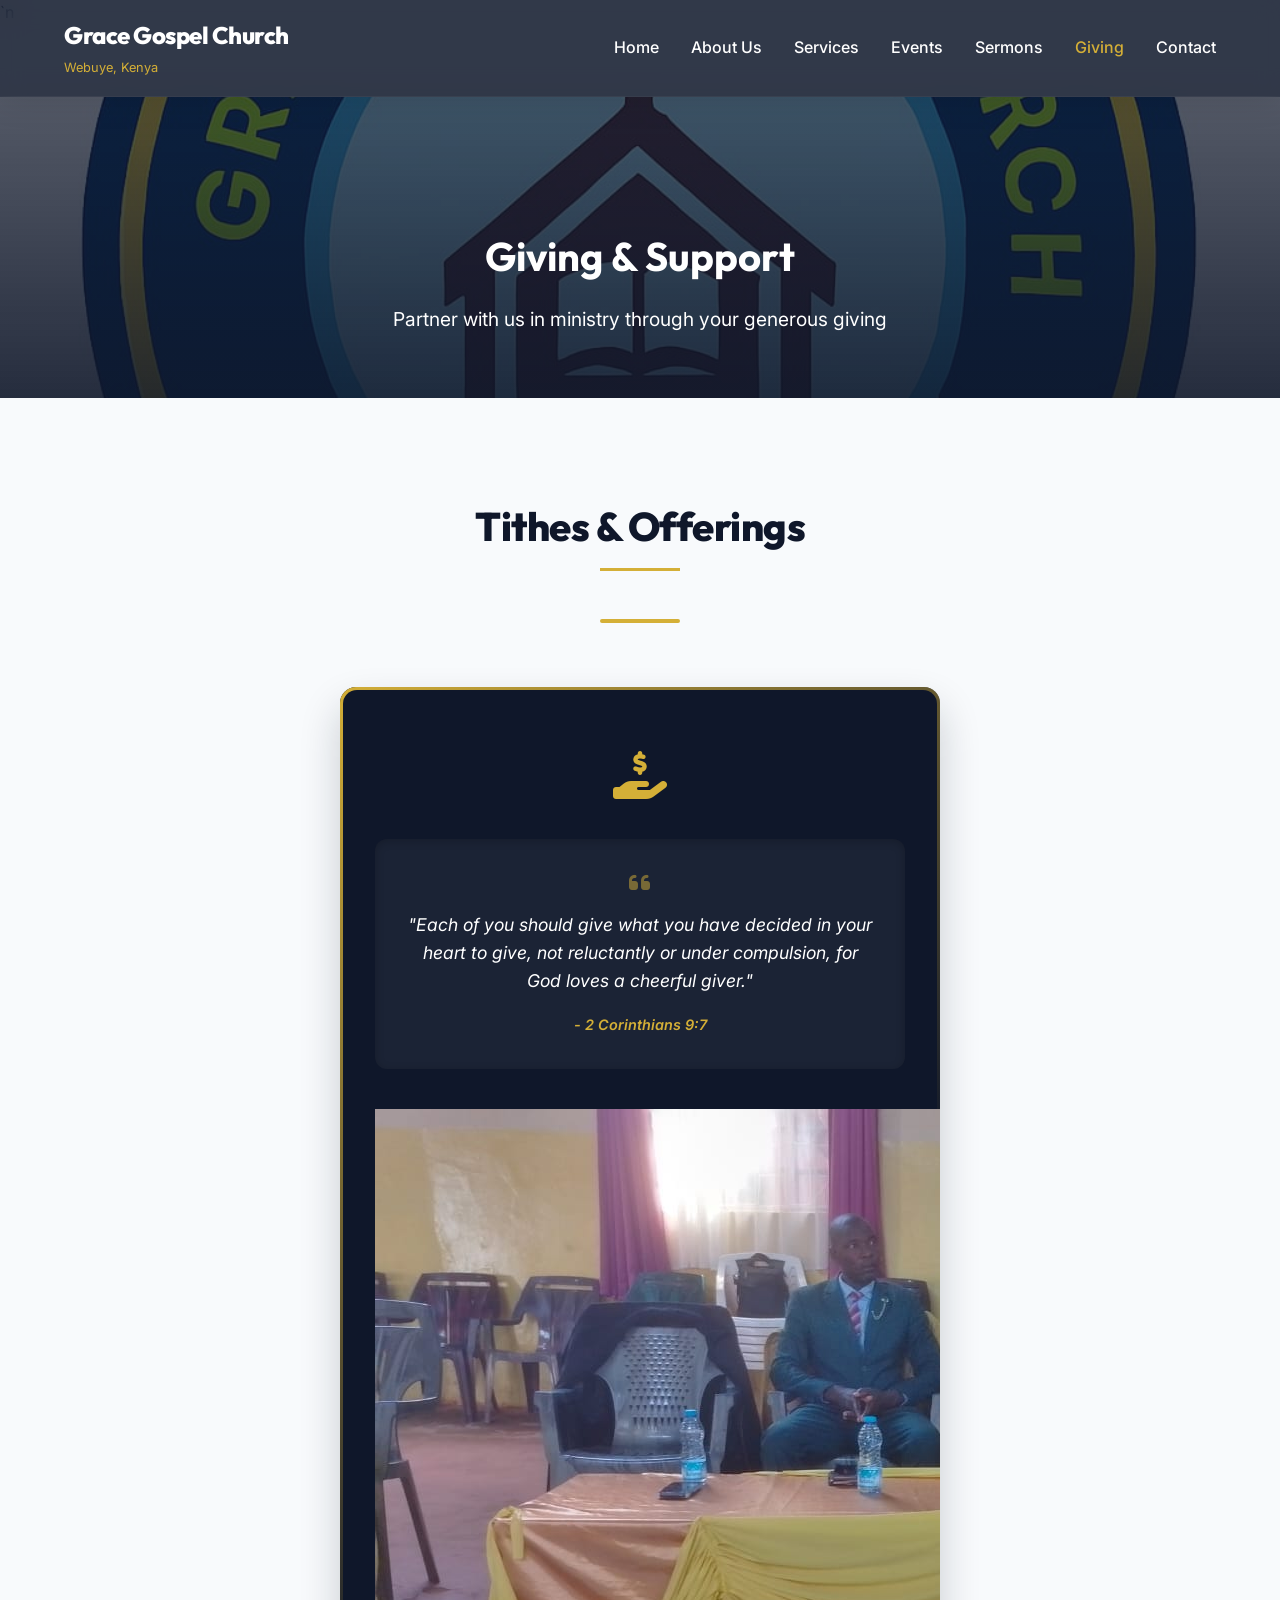
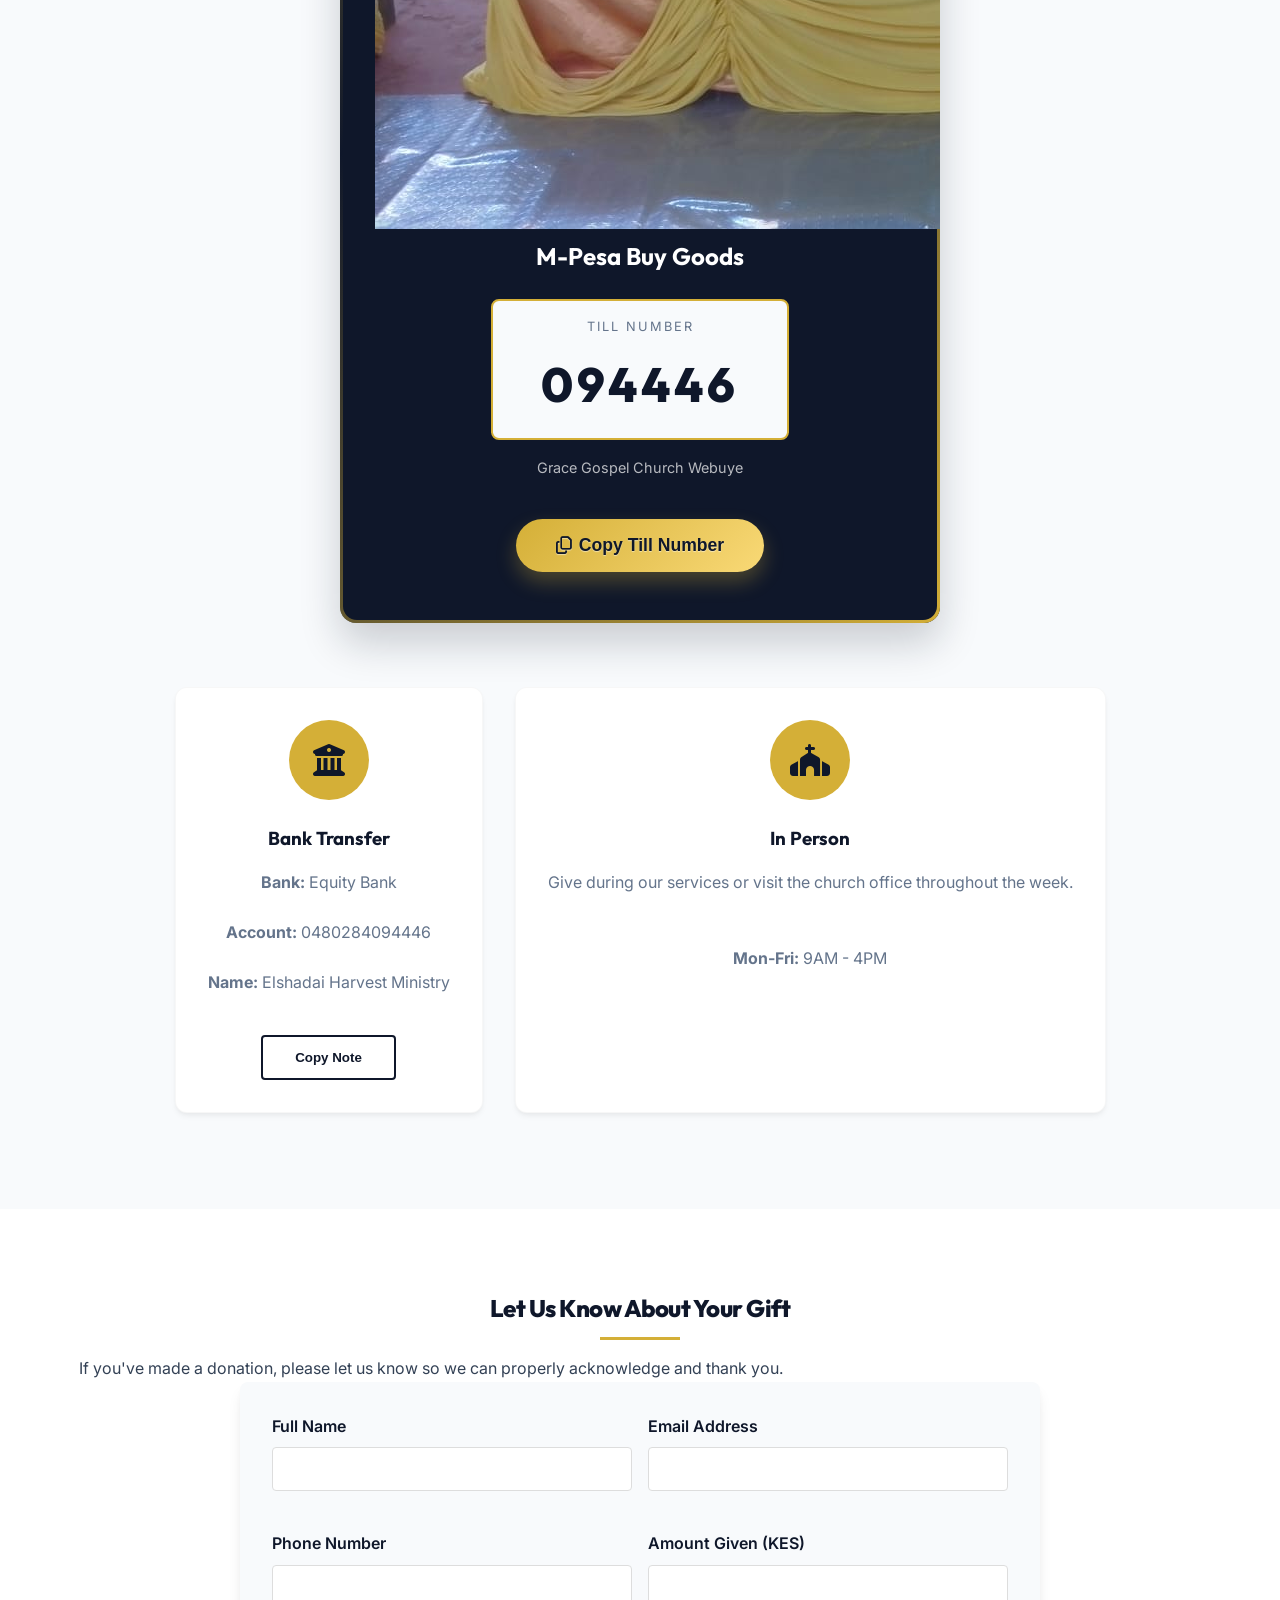
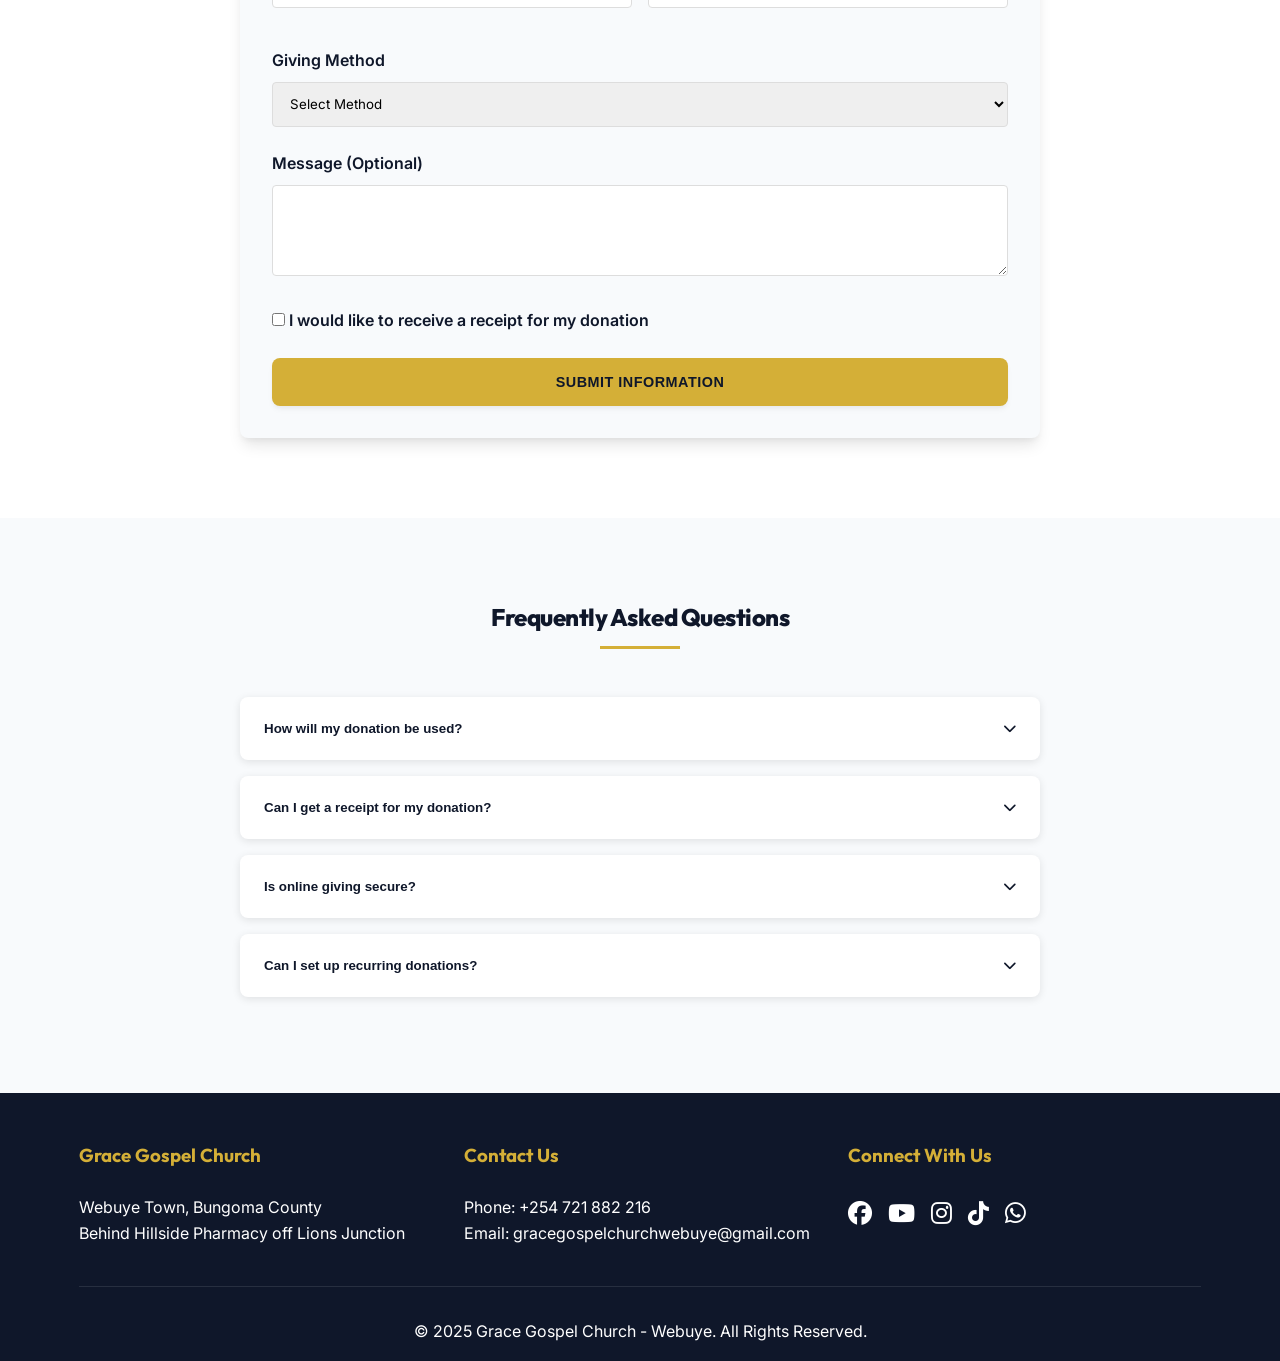
==== commit b8f5fea7: "Build giving section: premium Tithes and Offerings Till card added" ====
--- a/giving.html
+++ b/giving.html
@@ -1,12 +1,17 @@
 ﻿<!DOCTYPE html>
 <html lang="en">
+
 <head>
     <meta charset="UTF-8">
     <meta name="viewport" content="width=device-width, initial-scale=1.0">
     <title>Giving - Grace Gospel Church Webuye</title>
-    <link rel="stylesheet" href="https://cdnjs.cloudflare.com/ajax/libs/font-awesome/6.4.0/css/all.min.css">`n    <link rel="stylesheet" href="styles.css">
-    <link href="https://fonts.googleapis.com/css2?family=Inter:wght@300;400;500;600&family=Outfit:wght@400;600;700;800&display=swap" rel="stylesheet">
+    <link rel="stylesheet" href="https://cdnjs.cloudflare.com/ajax/libs/font-awesome/6.4.0/css/all.min.css">`n
+    <link rel="stylesheet" href="styles.css">
+    <link
+        href="https://fonts.googleapis.com/css2?family=Inter:wght@300;400;500;600&family=Outfit:wght@400;600;700;800&display=swap"
+        rel="stylesheet">
 </head>
+
 <body>
     <!-- Navigation -->
     <nav class="navbar">
@@ -40,100 +45,68 @@
         </div>
     </section>
 
-    <!-- Giving Intro -->
-    <section class="giving-intro">
-        <div class="container">
-            <div class="giving-content">
-                <div class="giving-text">
-                    <h2>Why We Give</h2>
-                    <p>Your generous giving enables us to continue our mission of preaching Christ Jesus unto national transformation. Through your support, we can maintain our facilities, support our pastors, run community programs, and spread the Gospel throughout Webuye and beyond.</p>
-                    <blockquote>
-                        "Each of you should give what you have decided in your heart to give, not reluctantly or under compulsion, for God loves a cheerful giver."
-                        <cite>2 Corinthians 9:7</cite>
-                    </blockquote>
-                </div>
-                <div class="giving-image">
-                    <img src="https://placehold.co/400x300/2c3e50/ffffff" alt="Giving Illustration">
-                </div>
-            </div>
-        </div>
-    </section>
+
 
     <!-- Giving Methods -->
     <section class="giving-methods">
         <div class="container">
-            <h2>Ways to Give</h2>
-            <div class="methods-grid">
-                <!-- M-Pesa -->
+            <div class="methods-header">
+                <h2>Tithes & Offerings</h2>
+                <div class="header-line"></div>
+            </div>
+
+            <div class="premium-giving-card">
+                <div class="card-glow"></div>
+                <div class="card-content">
+                    <div class="giving-icon">
+                        <i class="fas fa-hand-holding-dollar"></i>
+                    </div>
+
+                    <div class="giving-scripture">
+                        <i class="fas fa-quote-left quote-icon"></i>
+                        <p>"Each of you should give what you have decided in your heart to give, not reluctantly or
+                            under compulsion, for God loves a cheerful giver."</p>
+                        <cite>- 2 Corinthians 9:7</cite>
+                    </div>
+
+                    <div class="m-pesa-details">
+                        <img src="images/IMG-20251011-WA0001.jpg" alt="M-Pesa Logo" class="mpesa-logo"
+                            onerror="this.style.display='none'">
+                        <h3>M-Pesa Buy Goods</h4>
+                            <div class="till-box">
+                                <span class="till-label">Till Number</span>
+                                <span class="till-number" id="tillNumber">094446</span>
+                            </div>
+                            <p class="account-name">Grace Gospel Church Webuye</p>
+                    </div>
+
+                    <button class="gold-btn animate-btn" onclick="copyTillDetails()">
+                        <i class="far fa-copy"></i>
+                        Copy Till Number
+                    </button>
+                </div>
+            </div>
+
+            <div class="other-methods">
                 <div class="method-card">
-                    <div class="method-icon">
-                        <i class="fas fa-mobile-alt"></i>
-                    </div>
-                    <h3>M-Pesa</h3>
-                    <p>Give quickly and securely using M-Pesa mobile money</p>
+                    <i class="fas fa-university method-icon"></i>
+                    <h3>Bank Transfer</h3>
                     <div class="method-details">
-                        <div class="detail-item">
-                            <span class="detail-label">Paybill:</span>
-                            <span class="detail-value">247247</span>
-                        </div>
-                        <div class="detail-item">
-                            <span class="detail-label">Account:</span>
-                            <span class="detail-value">094446</span>
-                        </div>
-                        <div class="detail-item">
-                            <span class="detail-label">Account Name:</span>
-                            <span class="detail-value">Elshadai Harvest Ministry - Webuye</span>
-                        </div>
-                    </div>
-                    <button class="method-btn" onclick="copyMpesaDetails()">Copy Details</button>
-                </div>
-
-                <!-- Bank Transfer -->
+                        <p><strong>Bank:</strong> Equity Bank</p>
+                        <p><strong>Account:</strong> 0480284094446</p>
+                        <p><strong>Name:</strong> Elshadai Harvest Ministry</p>
+                    </div>
+                    <button class="outline-btn" onclick="copyBankDetails()">Copy Note</button>
+                </div>
+
                 <div class="method-card">
-                    <div class="method-icon">
-                        <i class="fas fa-university"></i>
-                    </div>
-                    <h3>Bank Transfer</h3>
-                    <p>Transfer directly to our bank account</p>
+                    <i class="fas fa-church method-icon"></i>
+                    <h3>In Person</h3>
                     <div class="method-details">
-                        <div class="detail-item">
-                            <span class="detail-label">Bank Name:</span>
-                            <span class="detail-value">Equity Bank</span>
-                        </div>
-                        <div class="detail-item">
-                            <span class="detail-label">Account Name:</span>
-                            <span class="detail-value">Elshadai Harvest Ministry â€“ Webuye</span>
-                        </div>
-                        <div class="detail-item">
-                            <span class="detail-label">Account No:</span>
-                            <span class="detail-value">0480284094446</span>
-                        </div>
-                    </div>
-                    <button class="method-btn" onclick="copyBankDetails()">Copy Details</button>
-                </div>
-
-                <!-- In Person -->
-                <div class="method-card">
-                    <div class="method-icon">
-                        <i class="fas fa-hand-holding-usd"></i>
-                    </div>
-                    <h3>In Person</h3>
-                    <p>Give during our services or visit the church office</p>
-                    <div class="method-details">
-                        <div class="detail-item">
-                            <span class="detail-label">Cash:</span>
-                            <span class="detail-value">Accepted during services</span>
-                        </div>
-                        <div class="detail-item">
-                            <span class="detail-label">Cheques:</span>
-                            <span class="detail-value">Payable to Elshadai Harvest Ministry</span>
-                        </div>
-                        <div class="detail-item">
-                            <span class="detail-label">Office Hours:</span>
-                            <span class="detail-value">Mon-Fri, 9AM-4PM</span>
-                        </div>
-                    </div>
-                    <a href="contact.html" class="method-btn">Get Directions</a>
+                        <p>Give during our services or visit the church office throughout the week.</p>
+                        <br>
+                        <p><strong>Mon-Fri:</strong> 9AM - 4PM</p>
+                    </div>
                 </div>
             </div>
         </div>
@@ -202,7 +175,9 @@
                         <i class="fas fa-chevron-down"></i>
                     </button>
                     <div class="faq-answer">
-                        <p>Your donations support various church ministries including pastoral care, facility maintenance, community outreach programs, youth ministry, and mission work. We are committed to financial transparency and accountability.</p>
+                        <p>Your donations support various church ministries including pastoral care, facility
+                            maintenance, community outreach programs, youth ministry, and mission work. We are committed
+                            to financial transparency and accountability.</p>
                     </div>
                 </div>
                 <div class="faq-item">
@@ -211,7 +186,8 @@
                         <i class="fas fa-chevron-down"></i>
                     </button>
                     <div class="faq-answer">
-                        <p>Yes, we provide receipts for all donations. Please ensure you provide your contact information when giving, or use the form above to notify us of your donation.</p>
+                        <p>Yes, we provide receipts for all donations. Please ensure you provide your contact
+                            information when giving, or use the form above to notify us of your donation.</p>
                     </div>
                 </div>
                 <div class="faq-item">
@@ -220,7 +196,8 @@
                         <i class="fas fa-chevron-down"></i>
                     </button>
                     <div class="faq-answer">
-                        <p>Yes, all electronic giving methods (M-Pesa, bank transfer) are secure and encrypted. We do not store your financial information on our systems.</p>
+                        <p>Yes, all electronic giving methods (M-Pesa, bank transfer) are secure and encrypted. We do
+                            not store your financial information on our systems.</p>
                     </div>
                 </div>
                 <div class="faq-item">
@@ -229,7 +206,8 @@
                         <i class="fas fa-chevron-down"></i>
                     </button>
                     <div class="faq-answer">
-                        <p>Currently, we don't have an automated recurring donation system, but you can schedule regular M-Pesa payments through your mobile money app using our Paybill number.</p>
+                        <p>Currently, we don't have an automated recurring donation system, but you can schedule regular
+                            M-Pesa payments through your mobile money app using our Paybill number.</p>
                     </div>
                 </div>
             </div>
@@ -274,5 +252,5 @@
     </div>
     <script src="script.js"></script>
 </body>
-</html>
-
+
+</html>
--- a/styles.css
+++ b/styles.css
@@ -18,25 +18,6 @@
     --shadow-lg: 0 20px 25px -5px rgba(0, 0, 0, 0.1), 0 10px 10px -5px rgba(0, 0, 0, 0.04);
 }
 
-:root {
-    --primary: #0f172a;
-    /* Deep Navy / Slate 900 */
-    --secondary: #d4af37;
-    /* Premium Gold */
-    --secondary-hover: #b8962e;
-    --text-main: #334155;
-    /* Slate 700 */
-    --text-light: #64748b;
-    /* Slate 500 */
-    --bg-main: #f8fafc;
-    /* Slate 50 */
-    --bg-white: var(--bg-white);
-    --font-heading: 'Outfit', sans-serif;
-    --font-body: 'Inter', sans-serif;
-    --shadow-sm: 0 4px 6px -1px rgba(0, 0, 0, 0.05), 0 2px 4px -1px rgba(0, 0, 0, 0.03);
-    --shadow-md: 0 10px 15px -3px rgba(0, 0, 0, 0.1), 0 4px 6px -2px rgba(0, 0, 0, 0.05);
-    --shadow-lg: 0 20px 25px -5px rgba(0, 0, 0, 0.1), 0 10px 10px -5px rgba(0, 0, 0, 0.04);
-}
 
 /* Reset and Base Styles */
 * {
@@ -218,10 +199,17 @@
     border-radius: 8px;
     box-shadow: var(--shadow-md);
     transition: transform 0.3s;
+    text-align: center;
 }
 
 .card:hover {
     transform: translateY(-5px);
+}
+
+.card-icon {
+    font-size: 2.5rem;
+    color: var(--secondary);
+    margin-bottom: 1rem;
 }
 
 .card h3 {
@@ -2379,4 +2367,196 @@
 h2 {
     font-weight: 800;
     letter-spacing: -0.5px;
+}
+
+/* Giving Methods Styles */
+.giving-methods {
+    padding: 6rem 0;
+    background-color: var(--bg-main);
+}
+
+.methods-header {
+    text-align: center;
+    margin-bottom: 4rem;
+}
+
+.methods-header h2 {
+    color: var(--primary);
+    font-size: 2.5rem;
+}
+
+.header-line {
+    width: 80px;
+    height: 4px;
+    background-color: var(--secondary);
+    margin: 1rem auto;
+    border-radius: 2px;
+}
+
+.premium-giving-card {
+    max-width: 600px;
+    margin: 0 auto 4rem;
+    background: var(--primary);
+    border-radius: 16px;
+    position: relative;
+    padding: 3px;
+    background-clip: padding-box;
+    box-shadow: 0 20px 40px rgba(15, 23, 42, 0.2);
+    overflow: hidden;
+}
+
+.premium-giving-card::before {
+    content: '';
+    position: absolute;
+    top: 0;
+    right: 0;
+    bottom: 0;
+    left: 0;
+    z-index: 0;
+    margin: -3px;
+    border-radius: 16px;
+    background: linear-gradient(135deg, var(--secondary), transparent, var(--secondary));
+    animation: borderGradient 4s linear infinite;
+}
+
+@keyframes borderGradient {
+    0% {
+        filter: hue-rotate(0deg);
+    }
+
+    100% {
+        filter: hue-rotate(360deg);
+    }
+}
+
+.card-content {
+    background: var(--primary);
+    border-radius: 14px;
+    padding: 3rem 2rem;
+    position: relative;
+    z-index: 1;
+    text-align: center;
+}
+
+.giving-icon {
+    font-size: 3rem;
+    color: var(--secondary);
+    margin-bottom: 1.5rem;
+}
+
+.giving-scripture {
+    background: rgba(255, 255, 255, 0.05);
+    padding: 2rem;
+    border-radius: 12px;
+    margin-bottom: 2.5rem;
+    position: relative;
+    box-shadow: inset 0 2px 10px rgba(0, 0, 0, 0.2);
+}
+
+.quote-icon {
+    color: var(--secondary);
+    font-size: 1.5rem;
+    opacity: 0.5;
+    margin-bottom: 1rem;
+}
+
+.giving-scripture p {
+    color: var(--bg-white);
+    font-size: 1.1rem;
+    font-style: italic;
+    line-height: 1.6;
+    margin-bottom: 1rem;
+}
+
+.giving-scripture cite {
+    color: var(--secondary);
+    font-weight: 600;
+    font-size: 0.9rem;
+}
+
+.m-pesa-details {
+    margin-bottom: 2.5rem;
+}
+
+.m-pesa-details h3 {
+    color: var(--bg-white);
+    font-size: 1.5rem;
+    margin-bottom: 1.5rem;
+}
+
+.till-box {
+    background: var(--bg-main);
+    display: inline-flex;
+    flex-direction: column;
+    padding: 1rem 3rem;
+    border-radius: 8px;
+    margin-bottom: 1rem;
+    border: 2px solid var(--secondary);
+}
+
+.till-label {
+    color: var(--text-light);
+    font-size: 0.8rem;
+    text-transform: uppercase;
+    letter-spacing: 2px;
+    margin-bottom: 0.5rem;
+}
+
+.till-number {
+    color: var(--primary);
+    font-size: 3rem;
+    font-family: var(--font-heading);
+    font-weight: 800;
+    letter-spacing: 4px;
+}
+
+.account-name {
+    color: rgba(255, 255, 255, 0.7);
+    font-size: 0.9rem;
+}
+
+.gold-btn {
+    background: linear-gradient(135deg, var(--secondary), #f9d976);
+    color: var(--primary);
+    border: none;
+    padding: 1rem 2.5rem;
+    font-size: 1.1rem;
+    font-weight: 700;
+    border-radius: 50px;
+    cursor: pointer;
+    transition: all 0.3s ease;
+    display: inline-flex;
+    align-items: center;
+    gap: 0.5rem;
+    text-shadow: 0 1px 1px rgba(255, 255, 255, 0.5);
+    box-shadow: 0 10px 20px rgba(212, 175, 55, 0.3);
+}
+
+.gold-btn:hover {
+    transform: translateY(-3px);
+    box-shadow: 0 15px 25px rgba(212, 175, 55, 0.4);
+}
+
+.other-methods {
+    display: flex;
+    justify-content: center;
+    gap: 2rem;
+    flex-wrap: wrap;
+}
+
+.outline-btn {
+    border: 2px solid var(--primary);
+    background: transparent;
+    color: var(--primary);
+    padding: 0.8rem 2rem;
+    font-weight: 600;
+    border-radius: 4px;
+    cursor: pointer;
+    transition: all 0.3s ease;
+    margin-top: 1rem;
+}
+
+.outline-btn:hover {
+    background: var(--primary);
+    color: var(--bg-white);
 }
